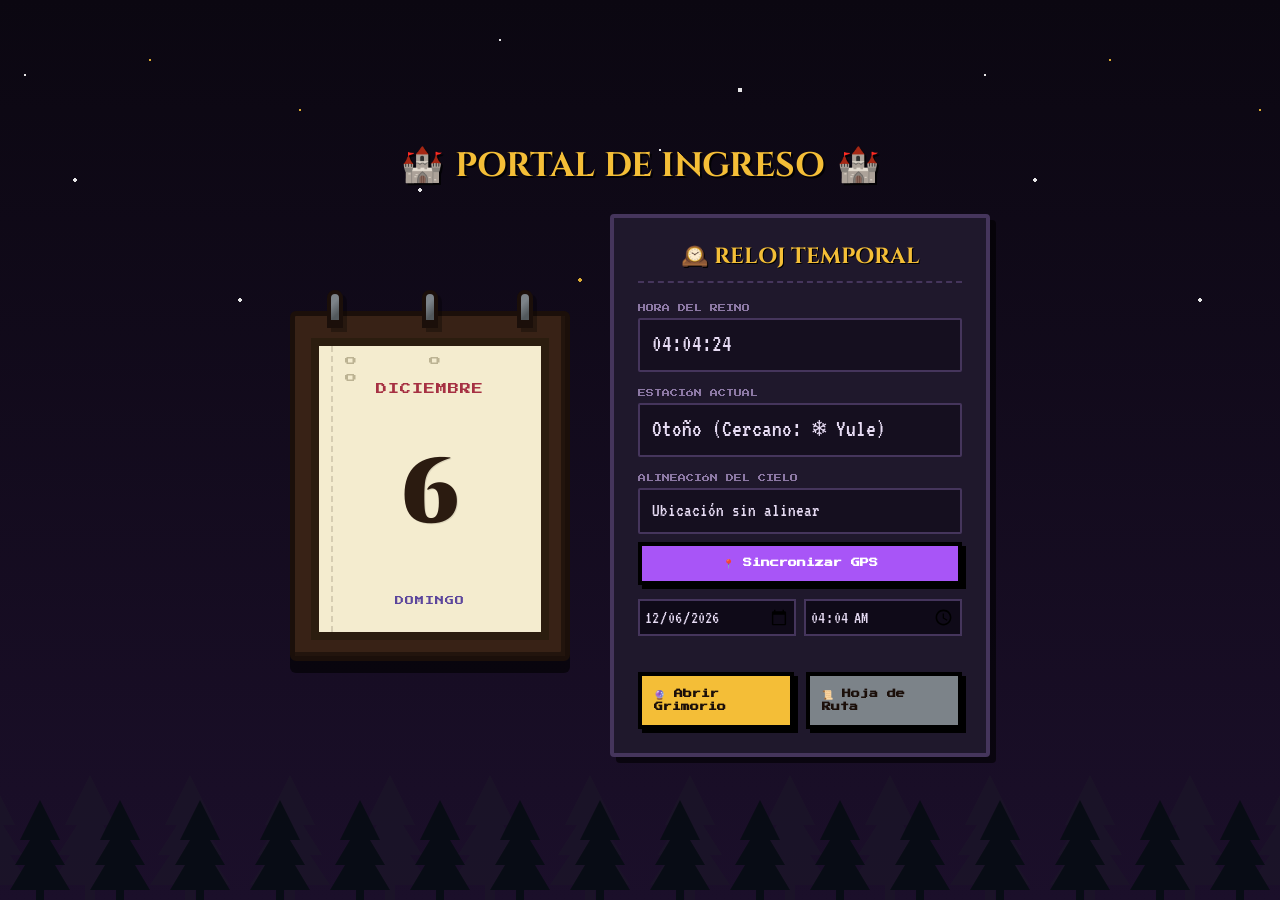
==== index.html @ 0bf7184e ""feature: the first favicon"" ====
<!DOCTYPE html>
<html lang="es">

<head>
  <meta charset="UTF-8">
  <meta name="viewport" content="width=device-width, initial-scale=1.0">
  <title>Portal del Ciclo - Grimorio Místico</title>
  <link rel="icon" href="data:image/svg+xml,%3Csvg xmlns='http://www.w3.org/2000/svg' viewBox='0 0 16 16' width='16' height='16' style='image-rendering:pixelated'%3E%3Crect x='2' y='1' width='12' height='14' fill='%23382216' stroke='%231b0f0a' stroke-width='1'/%3E%3Crect x='1' y='3' width='2' height='2' fill='%237c8389'/%3E%3Crect x='1' y='7' width='2' height='2' fill='%237c8389'/%3E%3Crect x='1' y='11' width='2' height='2' fill='%237c8389'/%3E%3Crect x='7' y='6' width='3' height='3' fill='%23d4af37'/%3E%3Crect x='8' y='7' width='1' height='1' fill='%23ffee7d'/%3E%3C/svg%3E">
  <!-- Google Fonts for Gothic Medieval and Pixel Vibes -->
  <link rel="preconnect" href="https://fonts.googleapis.com">
  <link rel="preconnect" href="https://fonts.gstatic.com" crossorigin>
  <link
    href="https://fonts.googleapis.com/css2?family=Cinzel:wght@400..900&family=Press+Start+2P&family=VT323&display=swap"
    rel="stylesheet">
  <link rel="stylesheet" href="estilos-dashboard.css">
</head>

<body>

  <!-- Diorama Vivo (Hito A) -->
  <div class="diorama-fondo">
    <div class="capa-cielo" id="skyBg"></div>
    <div class="capa-estrellas" id="starsBg"></div>
    <div class="capa-horizonte" id="horizonBg"></div>
    <div class="capa-clima" id="weatherBg"></div>
  </div>

  <div class="interfaz-bloque">
    <h1
      style="font-size: 34px; margin-bottom: 24px; text-shadow: 2px 2px 0px rgba(0, 0, 0, 0.8); color: var(--accent-gold); display: flex; align-items: center; justify-content: center; gap: 12px; font-family: 'Cinzel', serif;">
      <span>🏰</span> PORTAL DE INGRESO <span>🏰</span>
    </h1>

    <div class="portal-container">

      <!-- Libreta de Sobremesa (Calendario Medieval) -->
      <div class="notebook-stand">
        <div class="notebook-rings">
          <div class="ring"></div>
          <div class="ring"></div>
          <div class="ring"></div>
        </div>
        <div class="notebook-page-container" id="contenedorHoja"
          title="Haz clic en la hoja para pasar página manualmente">
          <div class="notebook-page">
            <div id="calMes" class="notebook-month">CARGANDO...</div>
            <div id="calDia" class="notebook-day">--</div>
            <div id="calSemana" class="notebook-weekday">CARGANDO...</div>
          </div>
        </div>
      </div>

      <!-- Panel Místico Lateral -->
      <div class="mystic-panel">
        <h2 class="panel-header">🕰️ RELOJ TEMPORAL</h2>

        <!-- Reloj Digital -->
        <div class="data-row">
          <span class="data-label">Hora del Reino</span>
          <div id="relojDigital" class="data-value">00:00:00</div>
        </div>

        <!-- Ciclo de la Tierra -->
        <div class="data-row">
          <span class="data-label">Estación Actual</span>
          <div id="cicloTierra" class="data-value">Cargando...</div>
        </div>

        <!-- Coordenadas Geográficas -->
        <div class="data-row">
          <span class="data-label">Alineación del Cielo</span>
          <div id="datosUbicacion" class="data-value" style="font-size: 19px; word-break: break-all;">Ubicación sin
            alinear</div>
          <button class="pixel-btn" style="margin-top: 4px; background-color: var(--accent-purple); color: white;"
            onclick="obtenerUbicacion()">
            📍 Sincronizar GPS
          </button>
          
          <div class="controles-tiempo-simulado" style="display: flex; gap: 8px; margin: 10px 0;">
            <input type="date" id="inputFechaSimulada" class="pixel-input-form" onchange="iniciarViajeTemporal()" style="font-family: 'VT323', monospace; font-size: 18px; padding: 4px; border: 2px solid var(--border-color); background: var(--bg-page); color: var(--text-main); width: 50%;">
            <input type="time" id="inputHoraSimulada" class="pixel-input-form" onchange="iniciarViajeTemporal()" style="font-family: 'VT323', monospace; font-size: 18px; padding: 4px; border: 2px solid var(--border-color); background: var(--bg-page); color: var(--text-main); width: 50%;">
          </div>
        </div>

        <!-- Botones de Enlace del Portal -->
        <div class="btn-row">
          <a href="grimorio-activo.html" class="pixel-btn" style="background-color: var(--accent-gold); color: #1b0f0a;">
            🔮 Abrir Grimorio
          </a>
          <a href="documentacion.html" class="pixel-btn" style="background-color: #7c8389; color: #1b0f0a;">
            📜 Hoja de Ruta
          </a>
        </div>

      </div>

    </div>
  </div>

  <script src="reloj.js"></script>
</body>

</html>
---- estilos-dashboard.css ----
/* =======================================================================
   1. SISTEMA DE DISEÑO DE LA PIEDRA ARCANA (THEME TOKENS)
   ======================================================================= */
:root {
  --bg-page: #0f0a18;
  /* Espacio místico, calabozo oscuro */
  --bg-darker: #150f1f;
  /* Paneles de fondo */
  --bg-book: #1f182c;
  /* Piedra grabada */
  --text-main: #e6dbf3;
  /* Lilac radiante */
  --text-muted: #8d79a5;
  /* Violeta gastado */
  --border-color: #45355c;
  /* Bordes de runa */

  --accent-gold: #f4be37;
  --accent-gold-glow: #ffee7d;
  --accent-red: #f34b4b;
  --accent-purple: #a855f7;

  --shadow-color: rgba(0, 0, 0, 0.6);
  --parchment-color: #f4eccf;
  /* Hoja de papel interna */
}

/* =======================================================================
   2. REGLAS BASE Y RETRO ANIMACIONES
   ======================================================================= */
* {
  box-sizing: border-box;
  margin: 0;
  padding: 0;
  image-rendering: pixelated;
}

body {
  background-color: var(--bg-page);
  color: var(--text-main);
  font-family: 'VT323', monospace;
  font-size: 22px;
  line-height: 1.4;
  min-height: 100vh;
  display: flex;
  flex-direction: column;
  align-items: center;
  justify-content: center;
  padding: 30px 20px;
  background-image:
    radial-gradient(var(--accent-purple) 1px, transparent 1px),
    radial-gradient(var(--border-color) 1.5px, transparent 1.5px);
  background-size: 32px 32px;
  background-position: 0 0, 16px 16px;
  overflow-x: hidden;
}

h1,
h2,
h3 {
  font-family: 'Cinzel', serif;
  font-weight: 700;
  text-align: center;
}

/* =======================================================================
   3. MAQUETA: LIBRETA DE SOBREMESA MEDIEVAL
   ======================================================================= */
.portal-container {
  display: flex;
  flex-direction: row;
  align-items: center;
  justify-content: center;
  gap: 40px;
  max-width: 900px;
  width: 100%;
}

@media (max-width: 768px) {
  .portal-container {
    flex-direction: column;
    gap: 30px;
  }
}

/* Soporte de cuero */
.notebook-stand {
  background-color: #382216;
  /* Cuero oscuro */
  border: 5px solid #1b0f0a;
  /* Sombra pixelada */
  padding: 16px 20px 20px 20px;
  width: 280px;
  height: 350px;
  position: relative;
  box-shadow:
    0 12px 0px var(--shadow-color),
    inset -4px -4px 0px #22140d;
  display: flex;
  flex-direction: column;
  align-items: center;
  border-radius: 6px;
}

/* Anillas metálicas */
.notebook-rings {
  display: flex;
  justify-content: space-between;
  width: 76%;
  position: absolute;
  top: -26px;
  left: 12%;
  z-index: 10;
}

.ring {
  width: 16px;
  height: 38px;
  background: linear-gradient(135deg, #7c8389 30%, #52585c 70%);
  border: 4px solid #1b0f0a;
  border-radius: 8px 8px 0 0;
  position: relative;
  box-shadow: 4px 4px 0px rgba(0, 0, 0, 0.3);
}

.ring::before {
  content: '';
  position: absolute;
  bottom: -4px;
  left: -2px;
  width: 12px;
  height: 8px;
  background: #1b0f0a;
}

/* Contenedor de la Hoja con perspectiva */
.notebook-page-container {
  width: 100%;
  height: 100%;
  perspective: 1000px;
  transform-style: preserve-3d;
  cursor: pointer;
  margin-top: 10px;
}

/* Hoja de pergamino claro */
.notebook-page {
  background-color: var(--parchment-color);
  color: #2b1d0f;
  /* Tinta marrón oscuro */
  border: 4px solid #2b1d0f;
  width: 100%;
  height: 100%;
  padding: 24px 16px;
  display: flex;
  flex-direction: column;
  align-items: center;
  justify-content: space-between;
  box-shadow:
    0 4px 0 -4px var(--parchment-color),
    4px 0 0 -4px var(--parchment-color),
    -4px 0 0 -4px var(--parchment-color),
    0 -4px 0 -4px var(--parchment-color),
    4px 4px 0 0 #2b1d0f,
    -4px -4px 0 0 #2b1d0f,
    4px -4px 0 0 #2b1d0f,
    -4px 4px 0 0 #2b1d0f;
  position: relative;
  transform-origin: top center;
  transition: transform 0.15s ease-out;
}

/* Agujeros del espiral en la hoja */
.notebook-page::before {
  content: 'o   o   o';
  font-family: 'Press Start 2P', monospace;
  font-size: 12px;
  letter-spacing: 30px;
  color: #a59c7b;
  position: absolute;
  top: 6px;
  left: 26px;
  opacity: 0.7;
}

/* Línea vertical de sangrado del bloc */
.notebook-page::after {
  content: '';
  position: absolute;
  top: 0;
  bottom: 0;
  left: 12px;
  width: 2px;
  border-left: 2px dashed rgba(43, 29, 15, 0.15);
}

/* Textos de la Hoja */
.notebook-month {
  font-family: 'Press Start 2P', monospace;
  font-size: 11px;
  color: #a63143;
  /* Tinta roja */
  letter-spacing: 1px;
  text-align: center;
  margin-top: 12px;
}

.notebook-day {
  font-family: 'Cinzel', serif;
  font-weight: 900;
  font-size: 88px;
  color: #2b1b10;
  line-height: 1;
  text-shadow: 1px 1px 0px rgba(0, 0, 0, 0.1);
}

.notebook-weekday {
  font-family: 'Press Start 2P', monospace;
  font-size: 9px;
  color: #5c469c;
  /* Tinta violeta */
  letter-spacing: 1px;
}

/* Animación 3D de Rotar/Voltear Hoja */
@keyframes flipPage {
  0% {
    transform: rotateX(0deg);
    opacity: 1;
  }

  30% {
    transform: rotateX(-35deg);
    opacity: 0.8;
  }

  50% {
    transform: rotateX(-90deg);
    opacity: 0;
  }

  50.1% {
    transform: rotateX(90deg);
    opacity: 0;
  }

  100% {
    transform: rotateX(0deg);
    opacity: 1;
  }
}

.pasar-pagina {
  animation: flipPage 1s ease-in-out forwards;
}

/* =======================================================================
   4. PANEL LATERAL (INFORMACIÓN MÍSTICA)
   ======================================================================= */
.mystic-panel {
  background-color: var(--bg-book);
  border: 4px solid var(--border-color);
  padding: 24px;
  flex: 1;
  max-width: 380px;
  display: flex;
  flex-direction: column;
  gap: 16px;
  box-shadow: 6px 6px 0px var(--shadow-color);
  border-radius: 4px;
}

.panel-header {
  font-size: 22px;
  color: var(--accent-gold);
  border-bottom: 2px dashed var(--border-color);
  padding-bottom: 8px;
  margin-bottom: 4px;
  text-shadow: 1px 1px 0px #000;
}

.data-row {
  display: flex;
  flex-direction: column;
  gap: 4px;
}

.data-label {
  font-family: 'Press Start 2P', monospace;
  font-size: 8px;
  color: var(--text-muted);
  text-transform: uppercase;
}

.data-value {
  font-size: 24px;
  color: var(--text-main);
  background: var(--bg-darker);
  border: 2px solid var(--border-color);
  padding: 8px 12px;
  border-radius: 2px;
  min-height: 42px;
  display: flex;
  align-items: center;
}

/* =======================================================================
   5. BOTONES PIXEL ART
   ======================================================================= */
.pixel-btn {
  font-family: 'Press Start 2P', monospace;
  font-size: 9px;
  color: var(--bg-page);
  background-color: var(--accent-gold);
  border: 4px solid #000;
  padding: 12px;
  cursor: pointer;
  display: inline-flex;
  align-items: center;
  justify-content: center;
  gap: 10px;
  outline: none;
  text-decoration: none;
  box-shadow:
    0 4px 0 -4px var(--accent-gold-glow),
    4px 0 0 -4px var(--accent-gold-glow),
    4px 4px 0 0 #000;
  transition: transform 0.1s steps(2);
  user-select: none;
  font-weight: bold;
}

.pixel-btn:hover {
  filter: brightness(1.1);
  transform: translate(2px, 2px);
  box-shadow: 2px 2px 0px #000;
}

.pixel-btn:active {
  transform: translate(4px, 4px);
  box-shadow: 0px 0px 0px #000;
}

.btn-row {
  display: grid;
  grid-template-columns: 1fr 1fr;
  gap: 12px;
  margin-top: 10px;
  width: 100%;
}

@media (max-width: 480px) {
  .btn-row {
    grid-template-columns: 1fr;
  }
}

/* =======================================================================
   6. DIORAMA VIVO (ESCENARIO DE CAPAS - HITO A)
   ======================================================================= */
.interfaz-bloque {
  position: relative;
  z-index: 10;
  display: flex;
  flex-direction: column;
  align-items: center;
  justify-content: center;
  width: 100%;
}

/* Diorama background setup */
.diorama-fondo {
  position: fixed;
  top: 0;
  left: 0;
  width: 100vw;
  height: 100vh;
  z-index: 1;
  overflow: hidden;
  pointer-events: none;
}

.capa-cielo,
.capa-estrellas,
.capa-horizonte,
.capa-clima {
  position: absolute;
  top: 0;
  left: 0;
  width: 100%;
  height: 100%;
}

/* Sky layers color gradients */
#skyBg {
  transition: background 1.5s cubic-bezier(0.25, 0.8, 0.25, 1);
  background: var(--bg-page);
}

body.cielo-amanecer #skyBg {
  background: linear-gradient(to bottom, #2c1b4d 0%, #e28743 100%);
}

body.cielo-dia #skyBg {
  background: linear-gradient(to bottom, #1d2b53 0%, #29adff 100%);
}

body.cielo-atardecer #skyBg {
  background: linear-gradient(to bottom, #4c1c5c 0%, #ab5236 100%);
}

body.cielo-noche #skyBg {
  background: linear-gradient(to bottom, #0b0711 0%, #1b0f2a 100%);
}

/* Twinkling Stars */
#starsBg {
  opacity: 0;
  transition: opacity 1.5s ease-in-out;
  background-image: 
    radial-gradient(1px 1px at 25px 75px, #ffffff 100%, transparent),
    radial-gradient(2px 2px at 75px 180px, #ffffff 100%, transparent),
    radial-gradient(1.5px 1.5px at 150px 60px, #f4be37 100%, transparent),
    radial-gradient(2px 2px at 240px 300px, #ffffff 100%, transparent),
    radial-gradient(1px 1px at 300px 110px, #f4be37 100%, transparent),
    radial-gradient(2px 2px at 420px 190px, #ffffff 100%, transparent),
    radial-gradient(1.5px 1.5px at 500px 40px, #ffffff 100%, transparent),
    radial-gradient(2px 2px at 580px 280px, #f4be37 100%, transparent),
    radial-gradient(1px 1px at 660px 150px, #ffffff 100%, transparent),
    radial-gradient(2.5px 2.5px at 740px 90px, #ffffff 100%, transparent),
    radial-gradient(1.5px 1.5px at 820px 220px, #f4be37 100%, transparent),
    radial-gradient(2px 2px at 900px 320px, #ffffff 100%, transparent);
  background-size: 960px 960px;
}

body.cielo-noche #starsBg {
  opacity: 0.9;
  animation: tintinearEstrellas 4s steps(4) infinite;
}

body.cielo-amanecer #starsBg {
  opacity: 0.35;
  animation: tintinearEstrellas 6s steps(3) infinite;
}

@keyframes tintinearEstrellas {
  0%, 100% { opacity: 0.5; }
  50% { opacity: 1; }
}

/* Silhouette of the Forest (Pine Trees) */
#horizonBg {
  background-image: 
    url("data:image/svg+xml,%3Csvg xmlns='http://www.w3.org/2000/svg' width='80' height='120' viewBox='0 0 80 120'%3E%3Cpolygon points='40,20 20,60 30,60 15,85 25,85 10,110 70,110 55,85 65,85 50,60 60,60' fill='%23080c14'/%3E%3Crect x='36' y='110' width='8' height='10' fill='%23080c14'/%3E%3C/svg%3E"),
    url("data:image/svg+xml,%3Csvg xmlns='http://www.w3.org/2000/svg' width='100' height='140' viewBox='0 0 100 140'%3E%3Cpolygon points='50,15 25,65 37,65 18,95 30,95 10,125 90,125 70,95 82,95 63,65 75,65' fill='%231b1428'/%3E%3Crect x='45' y='125' width='10' height='15' fill='%231b1428'/%3E%3C/svg%3E");
  background-repeat: repeat-x;
  background-position: bottom left, bottom right 40px;
  background-size: 80px 120px, 100px 140px;
  height: 140px;
  top: auto;
  bottom: 0;
  opacity: 0.95;
}
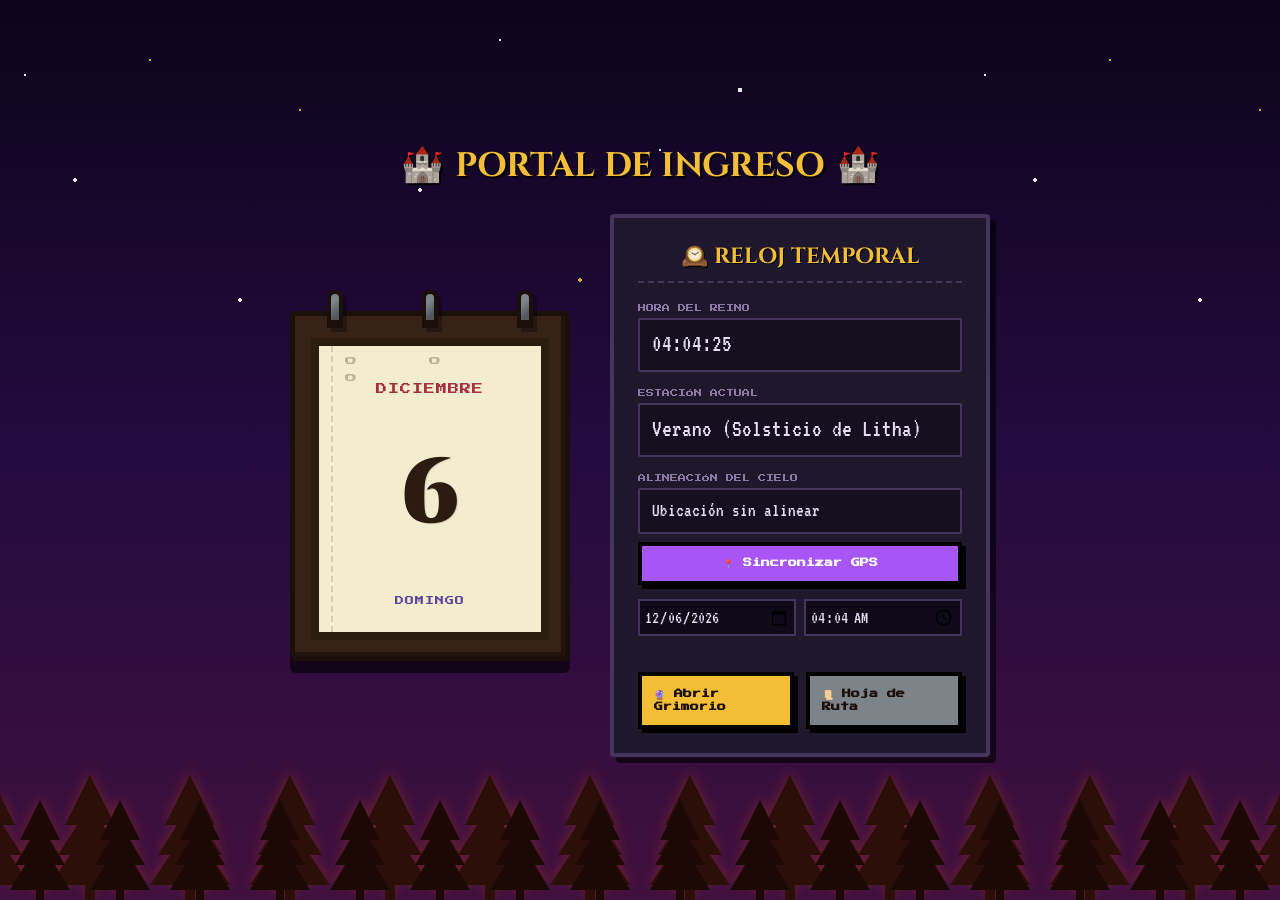
==== commit bc67149e: "añadir decoración de festividades paganas" ====
--- a/index.html
+++ b/index.html
@@ -5,7 +5,8 @@
   <meta charset="UTF-8">
   <meta name="viewport" content="width=device-width, initial-scale=1.0">
   <title>Portal del Ciclo - Grimorio Místico</title>
-  <link rel="icon" href="data:image/svg+xml,%3Csvg xmlns='http://www.w3.org/2000/svg' viewBox='0 0 16 16' width='16' height='16' style='image-rendering:pixelated'%3E%3Crect x='2' y='1' width='12' height='14' fill='%23382216' stroke='%231b0f0a' stroke-width='1'/%3E%3Crect x='1' y='3' width='2' height='2' fill='%237c8389'/%3E%3Crect x='1' y='7' width='2' height='2' fill='%237c8389'/%3E%3Crect x='1' y='11' width='2' height='2' fill='%237c8389'/%3E%3Crect x='7' y='6' width='3' height='3' fill='%23d4af37'/%3E%3Crect x='8' y='7' width='1' height='1' fill='%23ffee7d'/%3E%3C/svg%3E">
+  <link rel="icon"
+    href="data:image/svg+xml,%3Csvg xmlns='http://www.w3.org/2000/svg' viewBox='0 0 16 16' width='16' height='16' style='image-rendering:pixelated'%3E%3Crect x='2' y='1' width='12' height='14' fill='%23382216' stroke='%231b0f0a' stroke-width='1'/%3E%3Crect x='1' y='3' width='2' height='2' fill='%237c8389'/%3E%3Crect x='1' y='7' width='2' height='2' fill='%237c8389'/%3E%3Crect x='1' y='11' width='2' height='2' fill='%237c8389'/%3E%3Crect x='7' y='6' width='3' height='3' fill='%23d4af37'/%3E%3Crect x='8' y='7' width='1' height='1' fill='%23ffee7d'/%3E%3C/svg%3E">
   <!-- Google Fonts for Gothic Medieval and Pixel Vibes -->
   <link rel="preconnect" href="https://fonts.googleapis.com">
   <link rel="preconnect" href="https://fonts.gstatic.com" crossorigin>
@@ -15,7 +16,7 @@
   <link rel="stylesheet" href="estilos-dashboard.css">
 </head>
 
-<body>
+<body class="litha-verano">
 
   <!-- Diorama Vivo (Hito A) -->
   <div class="diorama-fondo">
@@ -23,6 +24,17 @@
     <div class="capa-estrellas" id="starsBg"></div>
     <div class="capa-horizonte" id="horizonBg"></div>
     <div class="capa-clima" id="weatherBg"></div>
+    <!-- Luciérnagas Estivales -->
+    <div class="capa-luciernagas" id="luciernagasBg">
+      <div class="luciernaga luciernaga-1"></div>
+      <div class="luciernaga luciernaga-2"></div>
+      <div class="luciernaga luciernaga-3"></div>
+      <div class="luciernaga luciernaga-4"></div>
+      <div class="luciernaga luciernaga-5"></div>
+      <div class="luciernaga luciernaga-6"></div>
+      <div class="luciernaga luciernaga-7"></div>
+      <div class="luciernaga luciernaga-8"></div>
+    </div>
   </div>
 
   <div class="interfaz-bloque">
@@ -75,16 +87,19 @@
             onclick="obtenerUbicacion()">
             📍 Sincronizar GPS
           </button>
-          
+
           <div class="controles-tiempo-simulado" style="display: flex; gap: 8px; margin: 10px 0;">
-            <input type="date" id="inputFechaSimulada" class="pixel-input-form" onchange="iniciarViajeTemporal()" style="font-family: 'VT323', monospace; font-size: 18px; padding: 4px; border: 2px solid var(--border-color); background: var(--bg-page); color: var(--text-main); width: 50%;">
-            <input type="time" id="inputHoraSimulada" class="pixel-input-form" onchange="iniciarViajeTemporal()" style="font-family: 'VT323', monospace; font-size: 18px; padding: 4px; border: 2px solid var(--border-color); background: var(--bg-page); color: var(--text-main); width: 50%;">
+            <input type="date" id="inputFechaSimulada" class="pixel-input-form" onchange="iniciarViajeTemporal()"
+              style="font-family: 'VT323', monospace; font-size: 18px; padding: 4px; border: 2px solid var(--border-color); background: var(--bg-page); color: var(--text-main); width: 50%;">
+            <input type="time" id="inputHoraSimulada" class="pixel-input-form" onchange="iniciarViajeTemporal()"
+              style="font-family: 'VT323', monospace; font-size: 18px; padding: 4px; border: 2px solid var(--border-color); background: var(--bg-page); color: var(--text-main); width: 50%;">
           </div>
         </div>
 
         <!-- Botones de Enlace del Portal -->
         <div class="btn-row">
-          <a href="grimorio-activo.html" class="pixel-btn" style="background-color: var(--accent-gold); color: #1b0f0a;">
+          <a href="grimorio-activo.html" class="pixel-btn"
+            style="background-color: var(--accent-gold); color: #1b0f0a;">
             🔮 Abrir Grimorio
           </a>
           <a href="documentacion.html" class="pixel-btn" style="background-color: #7c8389; color: #1b0f0a;">
--- a/estilos-dashboard.css
+++ b/estilos-dashboard.css
@@ -417,7 +417,7 @@
 #starsBg {
   opacity: 0;
   transition: opacity 1.5s ease-in-out;
-  background-image: 
+  background-image:
     radial-gradient(1px 1px at 25px 75px, #ffffff 100%, transparent),
     radial-gradient(2px 2px at 75px 180px, #ffffff 100%, transparent),
     radial-gradient(1.5px 1.5px at 150px 60px, #f4be37 100%, transparent),
@@ -444,13 +444,20 @@
 }
 
 @keyframes tintinearEstrellas {
-  0%, 100% { opacity: 0.5; }
-  50% { opacity: 1; }
+
+  0%,
+  100% {
+    opacity: 0.5;
+  }
+
+  50% {
+    opacity: 1;
+  }
 }
 
 /* Silhouette of the Forest (Pine Trees) */
 #horizonBg {
-  background-image: 
+  background-image:
     url("data:image/svg+xml,%3Csvg xmlns='http://www.w3.org/2000/svg' width='80' height='120' viewBox='0 0 80 120'%3E%3Cpolygon points='40,20 20,60 30,60 15,85 25,85 10,110 70,110 55,85 65,85 50,60 60,60' fill='%23080c14'/%3E%3Crect x='36' y='110' width='8' height='10' fill='%23080c14'/%3E%3C/svg%3E"),
     url("data:image/svg+xml,%3Csvg xmlns='http://www.w3.org/2000/svg' width='100' height='140' viewBox='0 0 100 140'%3E%3Cpolygon points='50,15 25,65 37,65 18,95 30,95 10,125 90,125 70,95 82,95 63,65 75,65' fill='%231b1428'/%3E%3Crect x='45' y='125' width='10' height='15' fill='%231b1428'/%3E%3C/svg%3E");
   background-repeat: repeat-x;
@@ -460,4 +467,87 @@
   top: auto;
   bottom: 0;
   opacity: 0.95;
-}+}
+
+/* =======================================================================
+   8. ESTADO DECORATIVO LITHA / VERANO
+   ======================================================================= */
+
+/* Gradientes estacionales de Litha/Verano */
+body.litha-verano.cielo-noche #skyBg {
+  background: linear-gradient(to bottom, #0d041a 0%, #240b40 50%, #40103e 100%);
+}
+body.litha-verano.cielo-atardecer #skyBg {
+  background: linear-gradient(to bottom, #2b0433 0%, #701041 50%, #cc4214 100%);
+}
+body.litha-verano.cielo-amanecer #skyBg {
+  background: linear-gradient(to bottom, #19092d 0%, #9e2a4f 60%, #e07248 100%);
+}
+body.litha-verano.cielo-dia #skyBg {
+  background: linear-gradient(to bottom, #10254c 0%, #20417b 60%, #cf822e 100%);
+}
+
+/* Silueta de pinos con reflejo de solsticio */
+body.litha-verano #horizonBg {
+  background-image: 
+    url("data:image/svg+xml,%3Csvg xmlns='http://www.w3.org/2000/svg' width='80' height='120' viewBox='0 0 80 120'%3E%3Cpolygon points='40,20 20,60 30,60 15,85 25,85 10,110 70,110 55,85 65,85 50,60 60,60' fill='%231b0802'/%3E%3Crect x='36' y='110' width='8' height='10' fill='%231b0802'/%3E%3C/svg%3E"),
+    url("data:image/svg+xml,%3Csvg xmlns='http://www.w3.org/2000/svg' width='100' height='140' viewBox='0 0 100 140'%3E%3Cpolygon points='50,15 25,65 37,65 18,95 30,95 10,125 90,125 70,95 82,95 63,65 75,65' fill='%232b0f06'/%3E%3Crect x='45' y='125' width='10' height='15' fill='%232b0f06'/%3E%3C/svg%3E");
+  filter: drop-shadow(0px -4px 6px rgba(204, 66, 20, 0.3));
+}
+
+/* Capa de Luciérnagas Estivales */
+.capa-luciernagas {
+  position: absolute;
+  top: 0;
+  left: 0;
+  width: 100%;
+  height: 100%;
+  pointer-events: none;
+  z-index: 2;
+  overflow: hidden;
+}
+
+.luciernaga {
+  position: absolute;
+  width: 5px;
+  height: 5px;
+  background-color: var(--accent-gold-glow, #ffee7d);
+  box-shadow: 0 0 6px #ffd700, 0 0 12px #ffee7d;
+  opacity: 0;
+  border-radius: 50%;
+  image-rendering: pixelated;
+}
+
+/* Diferentes animaciones flotantes para luciérnagas */
+@keyframes flotarLuciernaga1 {
+  0% { transform: translate(0, 0); opacity: 0; }
+  25% { opacity: 0.8; }
+  50% { transform: translate(50px, -60px); opacity: 0.3; }
+  75% { opacity: 0.8; }
+  100% { transform: translate(100px, -120px); opacity: 0; }
+}
+
+@keyframes flotarLuciernaga2 {
+  0% { transform: translate(0, 0); opacity: 0; }
+  20% { opacity: 0.9; }
+  50% { transform: translate(-60px, -90px); opacity: 0.4; }
+  80% { opacity: 0.9; }
+  100% { transform: translate(-120px, -180px); opacity: 0; }
+}
+
+@keyframes flotarLuciernaga3 {
+  0% { transform: translate(0, 0); opacity: 0; }
+  30% { opacity: 0.7; }
+  60% { transform: translate(80px, -50px); opacity: 0.3; }
+  80% { opacity: 0.7; }
+  100% { transform: translate(120px, -100px); opacity: 0; }
+}
+
+.luciernaga-1 { top: 82%; left: 12%; animation: flotarLuciernaga1 9s infinite ease-in-out; }
+.luciernaga-2 { top: 72%; left: 32%; animation: flotarLuciernaga2 11s infinite ease-in-out 1.5s; }
+.luciernaga-3 { top: 87%; left: 52%; animation: flotarLuciernaga3 7s infinite ease-in-out 0.8s; }
+.luciernaga-4 { top: 77%; left: 72%; animation: flotarLuciernaga1 13s infinite ease-in-out 2.5s; }
+.luciernaga-5 { top: 89%; left: 22%; animation: flotarLuciernaga3 10s infinite ease-in-out 3.5s; }
+.luciernaga-6 { top: 79%; left: 82%; animation: flotarLuciernaga2 8s infinite ease-in-out 0.3s; }
+.luciernaga-7 { top: 67%; left: 58%; animation: flotarLuciernaga1 12s infinite ease-in-out 1.2s; }
+.luciernaga-8 { top: 76%; left: 42%; animation: flotarLuciernaga3 14s infinite ease-in-out 2.2s; }
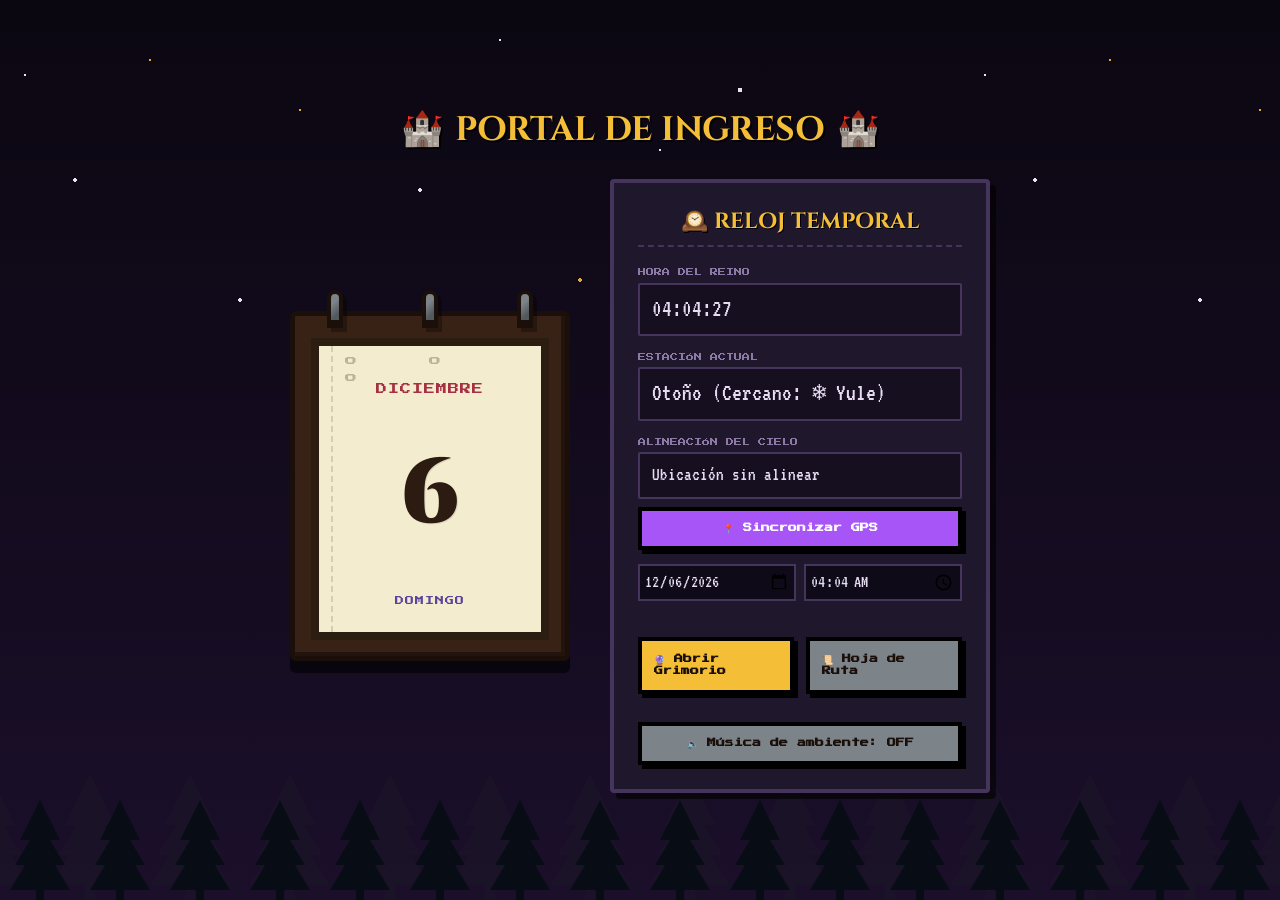
==== commit 6f527b04: "crear carpeta, guardar archivo mp3 y hacer botón" ====
--- a/index.html
+++ b/index.html
@@ -5,8 +5,7 @@
   <meta charset="UTF-8">
   <meta name="viewport" content="width=device-width, initial-scale=1.0">
   <title>Portal del Ciclo - Grimorio Místico</title>
-  <link rel="icon"
-    href="data:image/svg+xml,%3Csvg xmlns='http://www.w3.org/2000/svg' viewBox='0 0 16 16' width='16' height='16' style='image-rendering:pixelated'%3E%3Crect x='2' y='1' width='12' height='14' fill='%23382216' stroke='%231b0f0a' stroke-width='1'/%3E%3Crect x='1' y='3' width='2' height='2' fill='%237c8389'/%3E%3Crect x='1' y='7' width='2' height='2' fill='%237c8389'/%3E%3Crect x='1' y='11' width='2' height='2' fill='%237c8389'/%3E%3Crect x='7' y='6' width='3' height='3' fill='%23d4af37'/%3E%3Crect x='8' y='7' width='1' height='1' fill='%23ffee7d'/%3E%3C/svg%3E">
+  <link rel="icon" href="data:image/svg+xml,%3Csvg xmlns='http://www.w3.org/2000/svg' viewBox='0 0 16 16' width='16' height='16' style='image-rendering:pixelated'%3E%3Crect x='2' y='1' width='12' height='14' fill='%23382216' stroke='%231b0f0a' stroke-width='1'/%3E%3Crect x='1' y='3' width='2' height='2' fill='%237c8389'/%3E%3Crect x='1' y='7' width='2' height='2' fill='%237c8389'/%3E%3Crect x='1' y='11' width='2' height='2' fill='%237c8389'/%3E%3Crect x='7' y='6' width='3' height='3' fill='%23d4af37'/%3E%3Crect x='8' y='7' width='1' height='1' fill='%23ffee7d'/%3E%3C/svg%3E">
   <!-- Google Fonts for Gothic Medieval and Pixel Vibes -->
   <link rel="preconnect" href="https://fonts.googleapis.com">
   <link rel="preconnect" href="https://fonts.gstatic.com" crossorigin>
@@ -16,7 +15,7 @@
   <link rel="stylesheet" href="estilos-dashboard.css">
 </head>
 
-<body class="litha-verano">
+<body>
 
   <!-- Diorama Vivo (Hito A) -->
   <div class="diorama-fondo">
@@ -24,17 +23,6 @@
     <div class="capa-estrellas" id="starsBg"></div>
     <div class="capa-horizonte" id="horizonBg"></div>
     <div class="capa-clima" id="weatherBg"></div>
-    <!-- Luciérnagas Estivales -->
-    <div class="capa-luciernagas" id="luciernagasBg">
-      <div class="luciernaga luciernaga-1"></div>
-      <div class="luciernaga luciernaga-2"></div>
-      <div class="luciernaga luciernaga-3"></div>
-      <div class="luciernaga luciernaga-4"></div>
-      <div class="luciernaga luciernaga-5"></div>
-      <div class="luciernaga luciernaga-6"></div>
-      <div class="luciernaga luciernaga-7"></div>
-      <div class="luciernaga luciernaga-8"></div>
-    </div>
   </div>
 
   <div class="interfaz-bloque">
@@ -87,24 +75,26 @@
             onclick="obtenerUbicacion()">
             📍 Sincronizar GPS
           </button>
-
+          
           <div class="controles-tiempo-simulado" style="display: flex; gap: 8px; margin: 10px 0;">
-            <input type="date" id="inputFechaSimulada" class="pixel-input-form" onchange="iniciarViajeTemporal()"
-              style="font-family: 'VT323', monospace; font-size: 18px; padding: 4px; border: 2px solid var(--border-color); background: var(--bg-page); color: var(--text-main); width: 50%;">
-            <input type="time" id="inputHoraSimulada" class="pixel-input-form" onchange="iniciarViajeTemporal()"
-              style="font-family: 'VT323', monospace; font-size: 18px; padding: 4px; border: 2px solid var(--border-color); background: var(--bg-page); color: var(--text-main); width: 50%;">
+            <input type="date" id="inputFechaSimulada" class="pixel-input-form" onchange="iniciarViajeTemporal()" style="font-family: 'VT323', monospace; font-size: 18px; padding: 4px; border: 2px solid var(--border-color); background: var(--bg-page); color: var(--text-main); width: 50%;">
+            <input type="time" id="inputHoraSimulada" class="pixel-input-form" onchange="iniciarViajeTemporal()" style="font-family: 'VT323', monospace; font-size: 18px; padding: 4px; border: 2px solid var(--border-color); background: var(--bg-page); color: var(--text-main); width: 50%;">
           </div>
         </div>
 
         <!-- Botones de Enlace del Portal -->
         <div class="btn-row">
-          <a href="grimorio-activo.html" class="pixel-btn"
-            style="background-color: var(--accent-gold); color: #1b0f0a;">
+          <a href="grimorio-activo.html" class="pixel-btn" style="background-color: var(--accent-gold); color: #1b0f0a;">
             🔮 Abrir Grimorio
           </a>
           <a href="documentacion.html" class="pixel-btn" style="background-color: #7c8389; color: #1b0f0a;">
             📜 Hoja de Ruta
           </a>
+        </div>
+
+        <div class="sintonia-sonora">
+          <button id="btnSintonia" class="retro-btn" title="Activar sintonía de ambiente">🔈 Música de ambiente: OFF</button>
+          <audio id="audioReproductor" style="display:none;" preload="auto" loop></audio>
         </div>
 
       </div>
--- a/estilos-dashboard.css
+++ b/estilos-dashboard.css
@@ -417,7 +417,7 @@
 #starsBg {
   opacity: 0;
   transition: opacity 1.5s ease-in-out;
-  background-image:
+  background-image: 
     radial-gradient(1px 1px at 25px 75px, #ffffff 100%, transparent),
     radial-gradient(2px 2px at 75px 180px, #ffffff 100%, transparent),
     radial-gradient(1.5px 1.5px at 150px 60px, #f4be37 100%, transparent),
@@ -444,20 +444,13 @@
 }
 
 @keyframes tintinearEstrellas {
-
-  0%,
-  100% {
-    opacity: 0.5;
-  }
-
-  50% {
-    opacity: 1;
-  }
+  0%, 100% { opacity: 0.5; }
+  50% { opacity: 1; }
 }
 
 /* Silhouette of the Forest (Pine Trees) */
 #horizonBg {
-  background-image:
+  background-image: 
     url("data:image/svg+xml,%3Csvg xmlns='http://www.w3.org/2000/svg' width='80' height='120' viewBox='0 0 80 120'%3E%3Cpolygon points='40,20 20,60 30,60 15,85 25,85 10,110 70,110 55,85 65,85 50,60 60,60' fill='%23080c14'/%3E%3Crect x='36' y='110' width='8' height='10' fill='%23080c14'/%3E%3C/svg%3E"),
     url("data:image/svg+xml,%3Csvg xmlns='http://www.w3.org/2000/svg' width='100' height='140' viewBox='0 0 100 140'%3E%3Cpolygon points='50,15 25,65 37,65 18,95 30,95 10,125 90,125 70,95 82,95 63,65 75,65' fill='%231b1428'/%3E%3Crect x='45' y='125' width='10' height='15' fill='%231b1428'/%3E%3C/svg%3E");
   background-repeat: repeat-x;
@@ -470,84 +463,48 @@
 }
 
 /* =======================================================================
-   8. ESTADO DECORATIVO LITHA / VERANO
-   ======================================================================= */
-
-/* Gradientes estacionales de Litha/Verano */
-body.litha-verano.cielo-noche #skyBg {
-  background: linear-gradient(to bottom, #0d041a 0%, #240b40 50%, #40103e 100%);
-}
-body.litha-verano.cielo-atardecer #skyBg {
-  background: linear-gradient(to bottom, #2b0433 0%, #701041 50%, #cc4214 100%);
-}
-body.litha-verano.cielo-amanecer #skyBg {
-  background: linear-gradient(to bottom, #19092d 0%, #9e2a4f 60%, #e07248 100%);
-}
-body.litha-verano.cielo-dia #skyBg {
-  background: linear-gradient(to bottom, #10254c 0%, #20417b 60%, #cf822e 100%);
-}
-
-/* Silueta de pinos con reflejo de solsticio */
-body.litha-verano #horizonBg {
-  background-image: 
-    url("data:image/svg+xml,%3Csvg xmlns='http://www.w3.org/2000/svg' width='80' height='120' viewBox='0 0 80 120'%3E%3Cpolygon points='40,20 20,60 30,60 15,85 25,85 10,110 70,110 55,85 65,85 50,60 60,60' fill='%231b0802'/%3E%3Crect x='36' y='110' width='8' height='10' fill='%231b0802'/%3E%3C/svg%3E"),
-    url("data:image/svg+xml,%3Csvg xmlns='http://www.w3.org/2000/svg' width='100' height='140' viewBox='0 0 100 140'%3E%3Cpolygon points='50,15 25,65 37,65 18,95 30,95 10,125 90,125 70,95 82,95 63,65 75,65' fill='%232b0f06'/%3E%3Crect x='45' y='125' width='10' height='15' fill='%232b0f06'/%3E%3C/svg%3E");
-  filter: drop-shadow(0px -4px 6px rgba(204, 66, 20, 0.3));
-}
-
-/* Capa de Luciérnagas Estivales */
-.capa-luciernagas {
-  position: absolute;
-  top: 0;
-  left: 0;
-  width: 100%;
-  height: 100%;
-  pointer-events: none;
-  z-index: 2;
-  overflow: hidden;
-}
-
-.luciernaga {
-  position: absolute;
-  width: 5px;
-  height: 5px;
-  background-color: var(--accent-gold-glow, #ffee7d);
-  box-shadow: 0 0 6px #ffd700, 0 0 12px #ffee7d;
-  opacity: 0;
-  border-radius: 50%;
-  image-rendering: pixelated;
-}
-
-/* Diferentes animaciones flotantes para luciérnagas */
-@keyframes flotarLuciernaga1 {
-  0% { transform: translate(0, 0); opacity: 0; }
-  25% { opacity: 0.8; }
-  50% { transform: translate(50px, -60px); opacity: 0.3; }
-  75% { opacity: 0.8; }
-  100% { transform: translate(100px, -120px); opacity: 0; }
-}
-
-@keyframes flotarLuciernaga2 {
-  0% { transform: translate(0, 0); opacity: 0; }
-  20% { opacity: 0.9; }
-  50% { transform: translate(-60px, -90px); opacity: 0.4; }
-  80% { opacity: 0.9; }
-  100% { transform: translate(-120px, -180px); opacity: 0; }
-}
-
-@keyframes flotarLuciernaga3 {
-  0% { transform: translate(0, 0); opacity: 0; }
-  30% { opacity: 0.7; }
-  60% { transform: translate(80px, -50px); opacity: 0.3; }
-  80% { opacity: 0.7; }
-  100% { transform: translate(120px, -100px); opacity: 0; }
-}
-
-.luciernaga-1 { top: 82%; left: 12%; animation: flotarLuciernaga1 9s infinite ease-in-out; }
-.luciernaga-2 { top: 72%; left: 32%; animation: flotarLuciernaga2 11s infinite ease-in-out 1.5s; }
-.luciernaga-3 { top: 87%; left: 52%; animation: flotarLuciernaga3 7s infinite ease-in-out 0.8s; }
-.luciernaga-4 { top: 77%; left: 72%; animation: flotarLuciernaga1 13s infinite ease-in-out 2.5s; }
-.luciernaga-5 { top: 89%; left: 22%; animation: flotarLuciernaga3 10s infinite ease-in-out 3.5s; }
-.luciernaga-6 { top: 79%; left: 82%; animation: flotarLuciernaga2 8s infinite ease-in-out 0.3s; }
-.luciernaga-7 { top: 67%; left: 58%; animation: flotarLuciernaga1 12s infinite ease-in-out 1.2s; }
-.luciernaga-8 { top: 76%; left: 42%; animation: flotarLuciernaga3 14s infinite ease-in-out 2.2s; }+   7. SINTONÍA SONORA (MÚSICA DE AMBIENTE)
+   ====================================================================== */
+.sintonia-sonora {
+  display: flex;
+  justify-content: center;
+  margin-top: 12px;
+  width: 100%;
+}
+
+#btnSintonia {
+  font-family: 'Press Start 2P', monospace;
+  font-size: 9px;
+  color: #1b0f0a;
+  background-color: #7c8389;
+  border: 4px solid #000;
+  padding: 12px;
+  cursor: pointer;
+  display: inline-flex;
+  align-items: center;
+  justify-content: center;
+  gap: 10px;
+  outline: none;
+  text-decoration: none;
+  width: 100%;
+  box-shadow:
+    0 4px 0 -4px var(--accent-gold-glow),
+    4px 0 0 -4px var(--accent-gold-glow),
+    4px 4px 0 0 #000;
+  transition: transform 0.1s steps(2);
+  user-select: none;
+  font-weight: bold;
+}
+
+#btnSintonia:hover {
+  filter: brightness(1.1);
+  transform: translate(2px, 2px);
+  box-shadow: 2px 2px 0px #000;
+}
+
+#btnSintonia.activo {
+  background-color: var(--accent-gold);
+  color: #1b0f0a;
+  transform: translateY(1px);
+  box-shadow: 3px 3px 0px #000;
+}
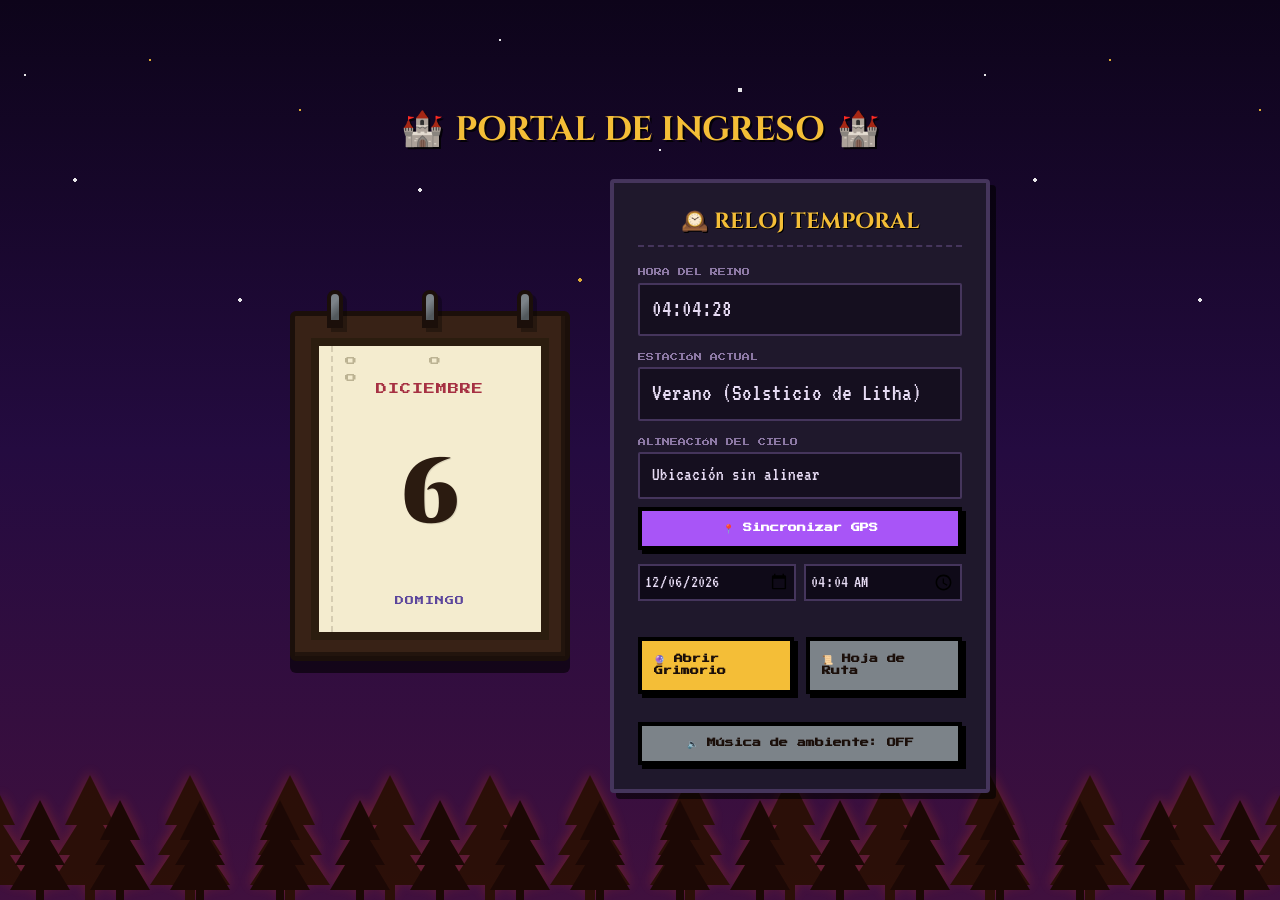
==== commit 124f184a: "Merge branch 'musica-ambiente' integrando sintonía sonora y estilos decorativos" ====
--- a/index.html
+++ b/index.html
@@ -5,7 +5,8 @@
   <meta charset="UTF-8">
   <meta name="viewport" content="width=device-width, initial-scale=1.0">
   <title>Portal del Ciclo - Grimorio Místico</title>
-  <link rel="icon" href="data:image/svg+xml,%3Csvg xmlns='http://www.w3.org/2000/svg' viewBox='0 0 16 16' width='16' height='16' style='image-rendering:pixelated'%3E%3Crect x='2' y='1' width='12' height='14' fill='%23382216' stroke='%231b0f0a' stroke-width='1'/%3E%3Crect x='1' y='3' width='2' height='2' fill='%237c8389'/%3E%3Crect x='1' y='7' width='2' height='2' fill='%237c8389'/%3E%3Crect x='1' y='11' width='2' height='2' fill='%237c8389'/%3E%3Crect x='7' y='6' width='3' height='3' fill='%23d4af37'/%3E%3Crect x='8' y='7' width='1' height='1' fill='%23ffee7d'/%3E%3C/svg%3E">
+  <link rel="icon"
+    href="data:image/svg+xml,%3Csvg xmlns='http://www.w3.org/2000/svg' viewBox='0 0 16 16' width='16' height='16' style='image-rendering:pixelated'%3E%3Crect x='2' y='1' width='12' height='14' fill='%23382216' stroke='%231b0f0a' stroke-width='1'/%3E%3Crect x='1' y='3' width='2' height='2' fill='%237c8389'/%3E%3Crect x='1' y='7' width='2' height='2' fill='%237c8389'/%3E%3Crect x='1' y='11' width='2' height='2' fill='%237c8389'/%3E%3Crect x='7' y='6' width='3' height='3' fill='%23d4af37'/%3E%3Crect x='8' y='7' width='1' height='1' fill='%23ffee7d'/%3E%3C/svg%3E">
   <!-- Google Fonts for Gothic Medieval and Pixel Vibes -->
   <link rel="preconnect" href="https://fonts.googleapis.com">
   <link rel="preconnect" href="https://fonts.gstatic.com" crossorigin>
@@ -15,7 +16,7 @@
   <link rel="stylesheet" href="estilos-dashboard.css">
 </head>
 
-<body>
+<body class="litha-verano">
 
   <!-- Diorama Vivo (Hito A) -->
   <div class="diorama-fondo">
@@ -23,6 +24,17 @@
     <div class="capa-estrellas" id="starsBg"></div>
     <div class="capa-horizonte" id="horizonBg"></div>
     <div class="capa-clima" id="weatherBg"></div>
+    <!-- Luciérnagas Estivales -->
+    <div class="capa-luciernagas" id="luciernagasBg">
+      <div class="luciernaga luciernaga-1"></div>
+      <div class="luciernaga luciernaga-2"></div>
+      <div class="luciernaga luciernaga-3"></div>
+      <div class="luciernaga luciernaga-4"></div>
+      <div class="luciernaga luciernaga-5"></div>
+      <div class="luciernaga luciernaga-6"></div>
+      <div class="luciernaga luciernaga-7"></div>
+      <div class="luciernaga luciernaga-8"></div>
+    </div>
   </div>
 
   <div class="interfaz-bloque">
@@ -75,16 +87,19 @@
             onclick="obtenerUbicacion()">
             📍 Sincronizar GPS
           </button>
-          
+
           <div class="controles-tiempo-simulado" style="display: flex; gap: 8px; margin: 10px 0;">
-            <input type="date" id="inputFechaSimulada" class="pixel-input-form" onchange="iniciarViajeTemporal()" style="font-family: 'VT323', monospace; font-size: 18px; padding: 4px; border: 2px solid var(--border-color); background: var(--bg-page); color: var(--text-main); width: 50%;">
-            <input type="time" id="inputHoraSimulada" class="pixel-input-form" onchange="iniciarViajeTemporal()" style="font-family: 'VT323', monospace; font-size: 18px; padding: 4px; border: 2px solid var(--border-color); background: var(--bg-page); color: var(--text-main); width: 50%;">
+            <input type="date" id="inputFechaSimulada" class="pixel-input-form" onchange="iniciarViajeTemporal()"
+              style="font-family: 'VT323', monospace; font-size: 18px; padding: 4px; border: 2px solid var(--border-color); background: var(--bg-page); color: var(--text-main); width: 50%;">
+            <input type="time" id="inputHoraSimulada" class="pixel-input-form" onchange="iniciarViajeTemporal()"
+              style="font-family: 'VT323', monospace; font-size: 18px; padding: 4px; border: 2px solid var(--border-color); background: var(--bg-page); color: var(--text-main); width: 50%;">
           </div>
         </div>
 
         <!-- Botones de Enlace del Portal -->
         <div class="btn-row">
-          <a href="grimorio-activo.html" class="pixel-btn" style="background-color: var(--accent-gold); color: #1b0f0a;">
+          <a href="grimorio-activo.html" class="pixel-btn"
+            style="background-color: var(--accent-gold); color: #1b0f0a;">
             🔮 Abrir Grimorio
           </a>
           <a href="documentacion.html" class="pixel-btn" style="background-color: #7c8389; color: #1b0f0a;">
--- a/estilos-dashboard.css
+++ b/estilos-dashboard.css
@@ -417,7 +417,7 @@
 #starsBg {
   opacity: 0;
   transition: opacity 1.5s ease-in-out;
-  background-image: 
+  background-image:
     radial-gradient(1px 1px at 25px 75px, #ffffff 100%, transparent),
     radial-gradient(2px 2px at 75px 180px, #ffffff 100%, transparent),
     radial-gradient(1.5px 1.5px at 150px 60px, #f4be37 100%, transparent),
@@ -444,13 +444,20 @@
 }
 
 @keyframes tintinearEstrellas {
-  0%, 100% { opacity: 0.5; }
-  50% { opacity: 1; }
+
+  0%,
+  100% {
+    opacity: 0.5;
+  }
+
+  50% {
+    opacity: 1;
+  }
 }
 
 /* Silhouette of the Forest (Pine Trees) */
 #horizonBg {
-  background-image: 
+  background-image:
     url("data:image/svg+xml,%3Csvg xmlns='http://www.w3.org/2000/svg' width='80' height='120' viewBox='0 0 80 120'%3E%3Cpolygon points='40,20 20,60 30,60 15,85 25,85 10,110 70,110 55,85 65,85 50,60 60,60' fill='%23080c14'/%3E%3Crect x='36' y='110' width='8' height='10' fill='%23080c14'/%3E%3C/svg%3E"),
     url("data:image/svg+xml,%3Csvg xmlns='http://www.w3.org/2000/svg' width='100' height='140' viewBox='0 0 100 140'%3E%3Cpolygon points='50,15 25,65 37,65 18,95 30,95 10,125 90,125 70,95 82,95 63,65 75,65' fill='%231b1428'/%3E%3Crect x='45' y='125' width='10' height='15' fill='%231b1428'/%3E%3C/svg%3E");
   background-repeat: repeat-x;
@@ -507,4 +514,181 @@
   color: #1b0f0a;
   transform: translateY(1px);
   box-shadow: 3px 3px 0px #000;
+}
+
+
+/* =======================================================================
+   8. ESTADO DECORATIVO LITHA / VERANO
+   ======================================================================= */
+
+/* Gradientes estacionales de Litha/Verano */
+body.litha-verano.cielo-noche #skyBg {
+  background: linear-gradient(to bottom, #0d041a 0%, #240b40 50%, #40103e 100%);
+}
+
+body.litha-verano.cielo-atardecer #skyBg {
+  background: linear-gradient(to bottom, #2b0433 0%, #701041 50%, #cc4214 100%);
+}
+
+body.litha-verano.cielo-amanecer #skyBg {
+  background: linear-gradient(to bottom, #19092d 0%, #9e2a4f 60%, #e07248 100%);
+}
+
+body.litha-verano.cielo-dia #skyBg {
+  background: linear-gradient(to bottom, #10254c 0%, #20417b 60%, #cf822e 100%);
+}
+
+/* Silueta de pinos con reflejo de solsticio */
+body.litha-verano #horizonBg {
+  background-image:
+    url("data:image/svg+xml,%3Csvg xmlns='http://www.w3.org/2000/svg' width='80' height='120' viewBox='0 0 80 120'%3E%3Cpolygon points='40,20 20,60 30,60 15,85 25,85 10,110 70,110 55,85 65,85 50,60 60,60' fill='%231b0802'/%3E%3Crect x='36' y='110' width='8' height='10' fill='%231b0802'/%3E%3C/svg%3E"),
+    url("data:image/svg+xml,%3Csvg xmlns='http://www.w3.org/2000/svg' width='100' height='140' viewBox='0 0 100 140'%3E%3Cpolygon points='50,15 25,65 37,65 18,95 30,95 10,125 90,125 70,95 82,95 63,65 75,65' fill='%232b0f06'/%3E%3Crect x='45' y='125' width='10' height='15' fill='%232b0f06'/%3E%3C/svg%3E");
+  filter: drop-shadow(0px -4px 6px rgba(204, 66, 20, 0.3));
+}
+
+/* Capa de Luciérnagas Estivales */
+.capa-luciernagas {
+  position: absolute;
+  top: 0;
+  left: 0;
+  width: 100%;
+  height: 100%;
+  pointer-events: none;
+  z-index: 2;
+  overflow: hidden;
+}
+
+.luciernaga {
+  position: absolute;
+  width: 5px;
+  height: 5px;
+  background-color: var(--accent-gold-glow, #ffee7d);
+  box-shadow: 0 0 6px #ffd700, 0 0 12px #ffee7d;
+  opacity: 0;
+  border-radius: 50%;
+  image-rendering: pixelated;
+}
+
+/* Diferentes animaciones flotantes para luciérnagas */
+@keyframes flotarLuciernaga1 {
+  0% {
+    transform: translate(0, 0);
+    opacity: 0;
+  }
+
+  25% {
+    opacity: 0.8;
+  }
+
+  50% {
+    transform: translate(50px, -60px);
+    opacity: 0.3;
+  }
+
+  75% {
+    opacity: 0.8;
+  }
+
+  100% {
+    transform: translate(100px, -120px);
+    opacity: 0;
+  }
+}
+
+@keyframes flotarLuciernaga2 {
+  0% {
+    transform: translate(0, 0);
+    opacity: 0;
+  }
+
+  20% {
+    opacity: 0.9;
+  }
+
+  50% {
+    transform: translate(-60px, -90px);
+    opacity: 0.4;
+  }
+
+  80% {
+    opacity: 0.9;
+  }
+
+  100% {
+    transform: translate(-120px, -180px);
+    opacity: 0;
+  }
+}
+
+@keyframes flotarLuciernaga3 {
+  0% {
+    transform: translate(0, 0);
+    opacity: 0;
+  }
+
+  30% {
+    opacity: 0.7;
+  }
+
+  60% {
+    transform: translate(80px, -50px);
+    opacity: 0.3;
+  }
+
+  80% {
+    opacity: 0.7;
+  }
+
+  100% {
+    transform: translate(120px, -100px);
+    opacity: 0;
+  }
+}
+
+.luciernaga-1 {
+  top: 82%;
+  left: 12%;
+  animation: flotarLuciernaga1 9s infinite ease-in-out;
+}
+
+.luciernaga-2 {
+  top: 72%;
+  left: 32%;
+  animation: flotarLuciernaga2 11s infinite ease-in-out 1.5s;
+}
+
+.luciernaga-3 {
+  top: 87%;
+  left: 52%;
+  animation: flotarLuciernaga3 7s infinite ease-in-out 0.8s;
+}
+
+.luciernaga-4 {
+  top: 77%;
+  left: 72%;
+  animation: flotarLuciernaga1 13s infinite ease-in-out 2.5s;
+}
+
+.luciernaga-5 {
+  top: 89%;
+  left: 22%;
+  animation: flotarLuciernaga3 10s infinite ease-in-out 3.5s;
+}
+
+.luciernaga-6 {
+  top: 79%;
+  left: 82%;
+  animation: flotarLuciernaga2 8s infinite ease-in-out 0.3s;
+}
+
+.luciernaga-7 {
+  top: 67%;
+  left: 58%;
+  animation: flotarLuciernaga1 12s infinite ease-in-out 1.2s;
+}
+
+.luciernaga-8 {
+  top: 76%;
+  left: 42%;
+  animation: flotarLuciernaga3 14s infinite ease-in-out 2.2s;
 }
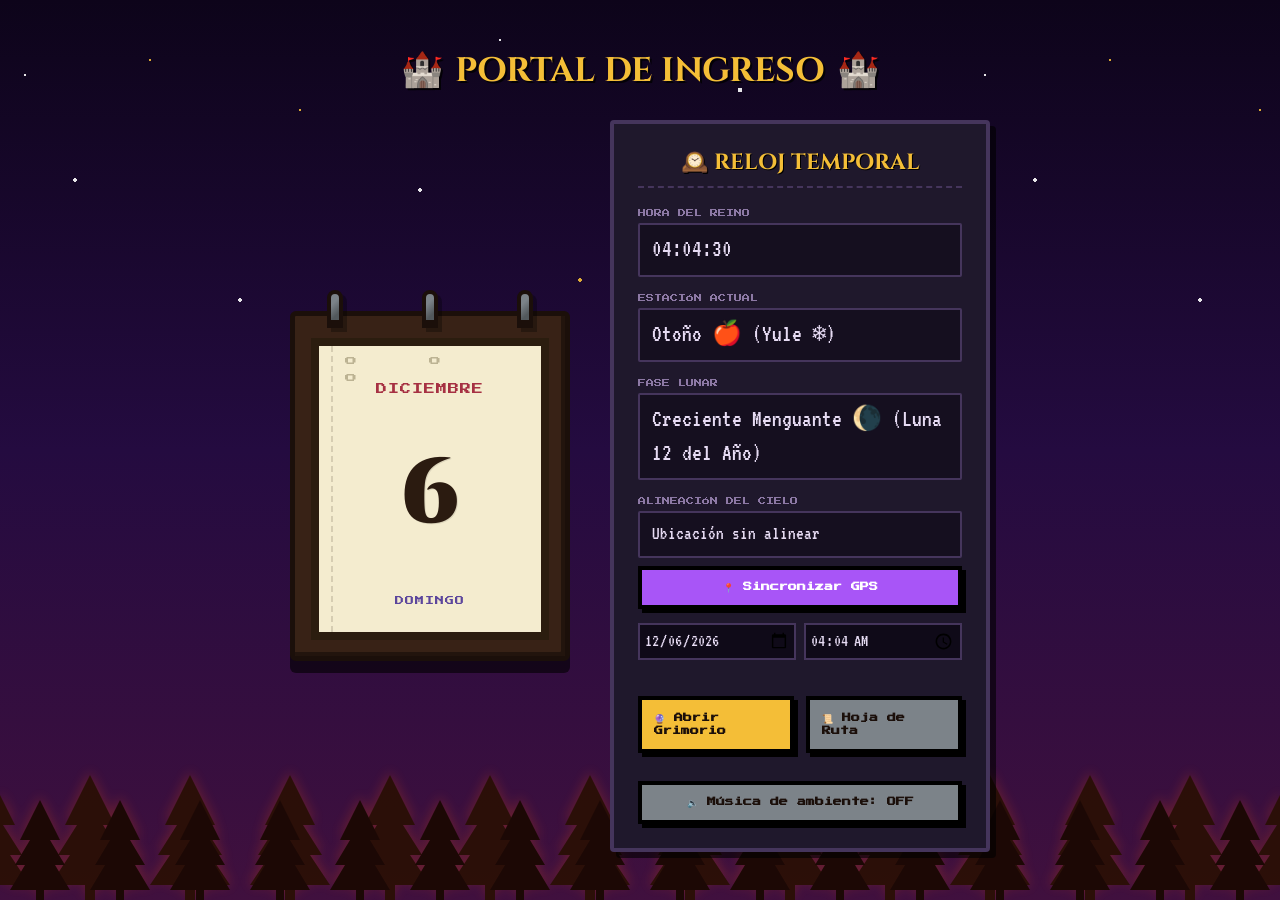
==== commit ec951ea9: "feat: se consigue añadir la fase lunar!!! :D" ====
--- a/index.html
+++ b/index.html
@@ -78,6 +78,12 @@
           <div id="cicloTierra" class="data-value">Cargando...</div>
         </div>
 
+        <!-- Ciclo de la Luna -->
+        <div class="data-row">
+          <span class="data-label">Fase Lunar</span>
+          <div id="faseLunar" class="data-value">Cargando...</div>
+        </div>
+
         <!-- Coordenadas Geográficas -->
         <div class="data-row">
           <span class="data-label">Alineación del Cielo</span>
@@ -108,7 +114,8 @@
         </div>
 
         <div class="sintonia-sonora">
-          <button id="btnSintonia" class="retro-btn" title="Activar sintonía de ambiente">🔈 Música de ambiente: OFF</button>
+          <button id="btnSintonia" class="retro-btn" title="Activar sintonía de ambiente">🔈 Música de ambiente:
+            OFF</button>
           <audio id="audioReproductor" style="display:none;" preload="auto" loop></audio>
         </div>
 
--- a/estilos-dashboard.css
+++ b/estilos-dashboard.css
@@ -302,6 +302,17 @@
   min-height: 42px;
   display: flex;
   align-items: center;
+}
+
+.alineacion-astral {
+  margin-top: 8px;
+  font-size: 0.95rem;
+  /* Un pelín más pequeña para que quepa bien en el recuadro */
+  display: flex;
+  justify-content: center;
+  gap: 6px;
+  color: #e0dcd3;
+  /* El color sutil que usa tu interfaz */
 }
 
 /* =======================================================================
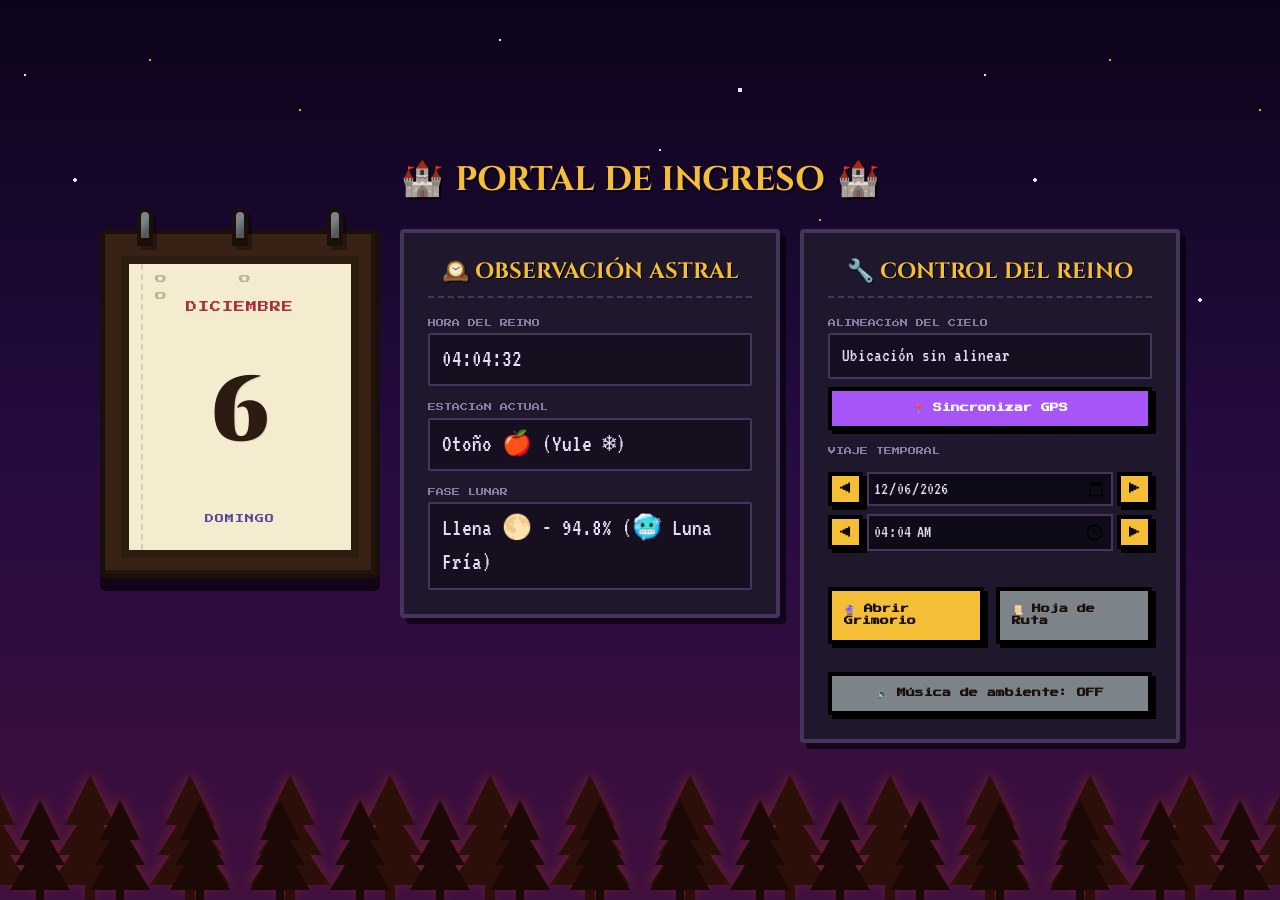
==== commit cc98443d: "feat: chulísimo como ha quedado todo esto de la luna *.*" ====
--- a/index.html
+++ b/index.html
@@ -62,9 +62,9 @@
         </div>
       </div>
 
-      <!-- Panel Místico Lateral -->
+      <!-- TARJETA 1 (Panel de Observación Astral) -->
       <div class="mystic-panel">
-        <h2 class="panel-header">🕰️ RELOJ TEMPORAL</h2>
+        <h2 class="panel-header">🕰️ OBSERVACIÓN ASTRAL</h2>
 
         <!-- Reloj Digital -->
         <div class="data-row">
@@ -83,29 +83,42 @@
           <span class="data-label">Fase Lunar</span>
           <div id="faseLunar" class="data-value">Cargando...</div>
         </div>
+      </div>
+
+      <!-- TARJETA 2 (Panel de Control y Herramientas del Reino) -->
+      <div class="mystic-panel">
+        <h2 class="panel-header">🔧 CONTROL DEL REINO</h2>
 
         <!-- Coordenadas Geográficas -->
         <div class="data-row">
           <span class="data-label">Alineación del Cielo</span>
-          <div id="datosUbicacion" class="data-value" style="font-size: 19px; word-break: break-all;">Ubicación sin
-            alinear</div>
-          <button class="pixel-btn" style="margin-top: 4px; background-color: var(--accent-purple); color: white;"
-            onclick="obtenerUbicacion()">
+          <div id="datosUbicacion" class="data-value" style="font-size: 19px; word-break: break-all;">Ubicación sin alinear</div>
+          <button class="pixel-btn" style="margin-top: 4px; background-color: var(--accent-purple); color: white;" onclick="obtenerUbicacion()">
             📍 Sincronizar GPS
           </button>
+        </div>
 
-          <div class="controles-tiempo-simulado" style="display: flex; gap: 8px; margin: 10px 0;">
-            <input type="date" id="inputFechaSimulada" class="pixel-input-form" onchange="iniciarViajeTemporal()"
-              style="font-family: 'VT323', monospace; font-size: 18px; padding: 4px; border: 2px solid var(--border-color); background: var(--bg-page); color: var(--text-main); width: 50%;">
-            <input type="time" id="inputHoraSimulada" class="pixel-input-form" onchange="iniciarViajeTemporal()"
-              style="font-family: 'VT323', monospace; font-size: 18px; padding: 4px; border: 2px solid var(--border-color); background: var(--bg-page); color: var(--text-main); width: 50%;">
+        <!-- Controles de Paso Temporal -->
+        <div class="data-row">
+          <span class="data-label">Viaje Temporal</span>
+          <div class="control-temporal-bloque" style="margin: 10px 0;">
+            <div style="display: flex; align-items: center; gap: 4px; margin-bottom: 8px;">
+              <button class="pixel-btn btn-flecha" onclick="modificarFechaSimulada(-1)">◀</button>
+              <input type="date" id="inputFechaSimulada" class="pixel-input-form" onchange="iniciarViajeTemporal()" style="font-family: 'VT323', monospace; font-size: 18px; padding: 4px; border: 2px solid var(--border-color); background: var(--bg-page); color: var(--text-main); flex-grow: 1;">
+              <button class="pixel-btn btn-flecha" onclick="modificarFechaSimulada(1)">▶</button>
+            </div>
+            
+            <div style="display: flex; align-items: center; gap: 4px;">
+              <button class="pixel-btn btn-flecha" onclick="modificarHoraSimulada(-1)">◀</button>
+              <input type="time" id="inputHoraSimulada" class="pixel-input-form" onchange="iniciarViajeTemporal()" style="font-family: 'VT323', monospace; font-size: 18px; padding: 4px; border: 2px solid var(--border-color); background: var(--bg-page); color: var(--text-main); flex-grow: 1;">
+              <button class="pixel-btn btn-flecha" onclick="modificarHoraSimulada(1)">▶</button>
+            </div>
           </div>
         </div>
 
         <!-- Botones de Enlace del Portal -->
         <div class="btn-row">
-          <a href="grimorio-activo.html" class="pixel-btn"
-            style="background-color: var(--accent-gold); color: #1b0f0a;">
+          <a href="grimorio-activo.html" class="pixel-btn" style="background-color: var(--accent-gold); color: #1b0f0a;">
             🔮 Abrir Grimorio
           </a>
           <a href="documentacion.html" class="pixel-btn" style="background-color: #7c8389; color: #1b0f0a;">
@@ -114,11 +127,9 @@
         </div>
 
         <div class="sintonia-sonora">
-          <button id="btnSintonia" class="retro-btn" title="Activar sintonía de ambiente">🔈 Música de ambiente:
-            OFF</button>
+          <button id="btnSintonia" class="retro-btn" title="Activar sintonía de ambiente">🔈 Música de ambiente: OFF</button>
           <audio id="audioReproductor" style="display:none;" preload="auto" loop></audio>
         </div>
-
       </div>
 
     </div>
--- a/estilos-dashboard.css
+++ b/estilos-dashboard.css
@@ -69,11 +69,12 @@
 .portal-container {
   display: flex;
   flex-direction: row;
-  align-items: center;
+  align-items: flex-start;
   justify-content: center;
-  gap: 40px;
-  max-width: 900px;
-  width: 100%;
+  gap: 20px;
+  max-width: 1200px;
+  width: 100%;
+  flex-wrap: wrap;
 }
 
 @media (max-width: 768px) {
@@ -702,4 +703,15 @@
   top: 76%;
   left: 42%;
   animation: flotarLuciernaga3 14s infinite ease-in-out 2.2s;
+}
+
+/* Botones de flecha para el viaje temporal */
+.btn-flecha {
+  padding: 4px 8px !important;
+  font-size: 11px !important;
+  margin: 0 !important;
+  display: inline-flex !important;
+  align-items: center !important;
+  justify-content: center !important;
+  height: 34px;
 }
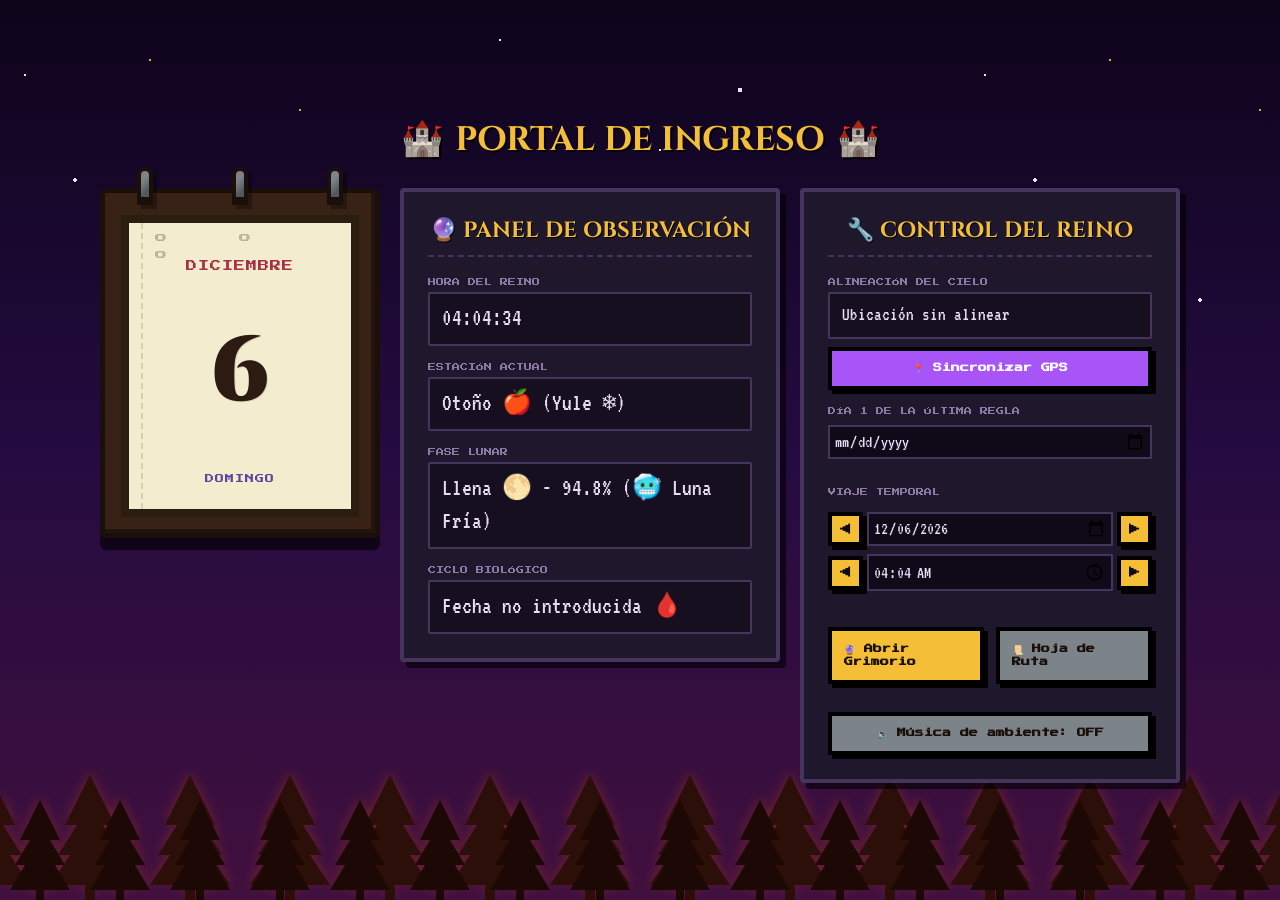
==== commit b6541147: "feat: el calendario lunar maquetao. ¡Qué fantasía de almanaque!" ====
--- a/index.html
+++ b/index.html
@@ -64,7 +64,7 @@
 
       <!-- TARJETA 1 (Panel de Observación Astral) -->
       <div class="mystic-panel">
-        <h2 class="panel-header">🕰️ OBSERVACIÓN ASTRAL</h2>
+        <h2 class="panel-header">🔮 PANEL DE OBSERVACIÓN</h2>
 
         <!-- Reloj Digital -->
         <div class="data-row">
@@ -83,6 +83,12 @@
           <span class="data-label">Fase Lunar</span>
           <div id="faseLunar" class="data-value">Cargando...</div>
         </div>
+
+        <!-- Ciclo Biológico -->
+        <div class="data-row">
+          <span class="data-label">Ciclo Biológico</span>
+          <div id="cicloMenstrual" class="data-value">Cargando ciclo...</div>
+        </div>
       </div>
 
       <!-- TARJETA 2 (Panel de Control y Herramientas del Reino) -->
@@ -96,6 +102,12 @@
           <button class="pixel-btn" style="margin-top: 4px; background-color: var(--accent-purple); color: white;" onclick="obtenerUbicacion()">
             📍 Sincronizar GPS
           </button>
+        </div>
+
+        <!-- Día 1 de la última regla -->
+        <div class="data-row" style="margin-bottom: 12px;">
+          <span class="data-label" style="display: block; margin-bottom: 4px;">Día 1 de la última regla</span>
+          <input type="date" id="inputUltimaRegla" class="pixel-input-form" onchange="actualizarReloj()" style="font-family: 'VT323', monospace; font-size: 18px; padding: 4px; border: 2px solid var(--border-color); background: var(--bg-page); color: var(--text-main); width: 100%;">
         </div>
 
         <!-- Controles de Paso Temporal -->
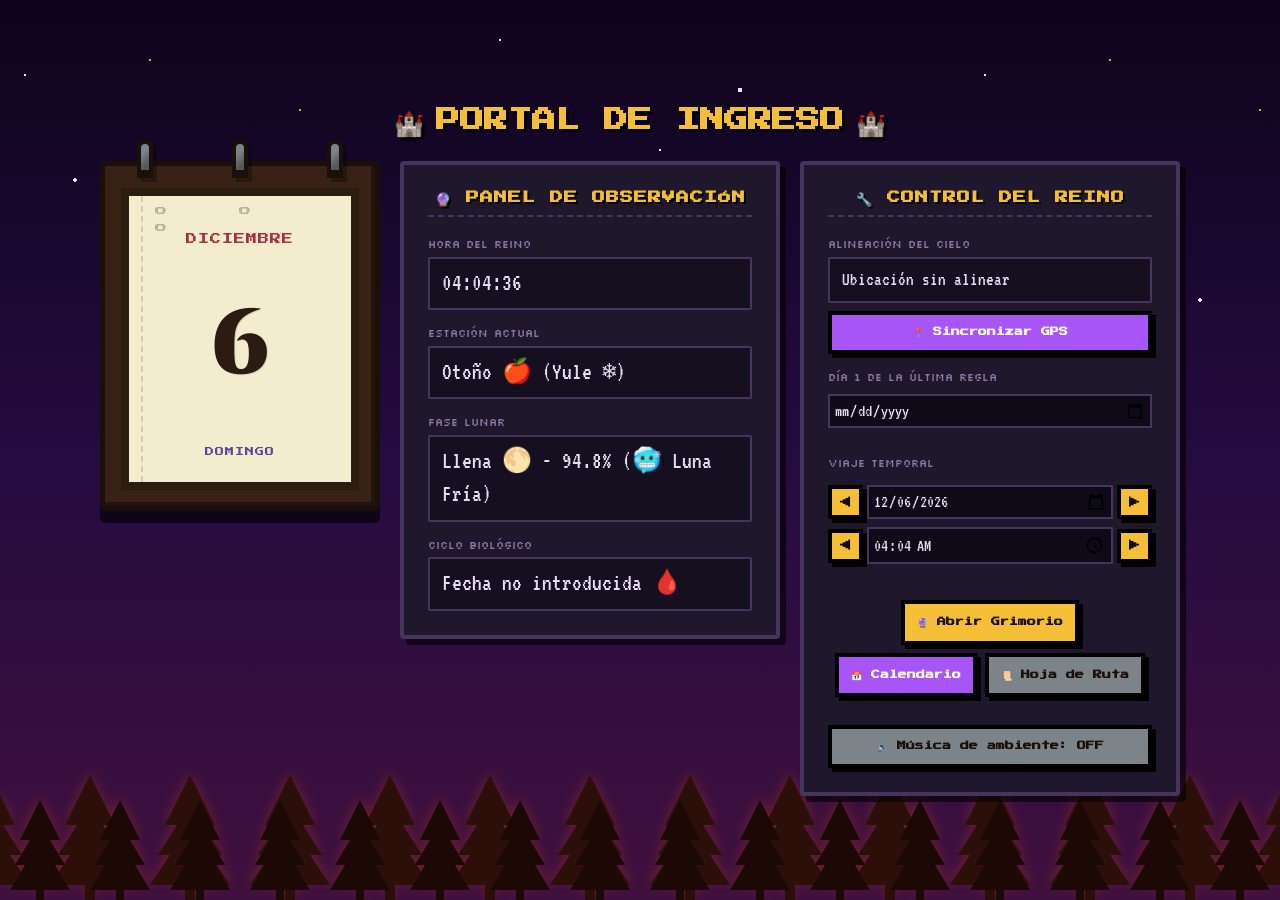
==== commit 22eb9bd0: "feat: add pixel-art-themed interactive calendar prototype with collapsible control panels" ====
--- a/index.html
+++ b/index.html
@@ -7,11 +7,11 @@
   <title>Portal del Ciclo - Grimorio Místico</title>
   <link rel="icon"
     href="data:image/svg+xml,%3Csvg xmlns='http://www.w3.org/2000/svg' viewBox='0 0 16 16' width='16' height='16' style='image-rendering:pixelated'%3E%3Crect x='2' y='1' width='12' height='14' fill='%23382216' stroke='%231b0f0a' stroke-width='1'/%3E%3Crect x='1' y='3' width='2' height='2' fill='%237c8389'/%3E%3Crect x='1' y='7' width='2' height='2' fill='%237c8389'/%3E%3Crect x='1' y='11' width='2' height='2' fill='%237c8389'/%3E%3Crect x='7' y='6' width='3' height='3' fill='%23d4af37'/%3E%3Crect x='8' y='7' width='1' height='1' fill='%23ffee7d'/%3E%3C/svg%3E">
-  <!-- Google Fonts for Gothic Medieval and Pixel Vibes -->
+  <!-- Google Fonts for Gothic Medieval and Retro 8-Bit Pixel Art -->
   <link rel="preconnect" href="https://fonts.googleapis.com">
   <link rel="preconnect" href="https://fonts.gstatic.com" crossorigin>
   <link
-    href="https://fonts.googleapis.com/css2?family=Cinzel:wght@400..900&family=Press+Start+2P&family=VT323&display=swap"
+    href="https://fonts.googleapis.com/css2?family=Cinzel:wght@400..900&family=Press+Start+2P&family=Silkscreen:wght@400;700&family=VT323&display=swap"
     rel="stylesheet">
   <link rel="stylesheet" href="estilos-dashboard.css">
 </head>
@@ -39,7 +39,7 @@
 
   <div class="interfaz-bloque">
     <h1
-      style="font-size: 34px; margin-bottom: 24px; text-shadow: 2px 2px 0px rgba(0, 0, 0, 0.8); color: var(--accent-gold); display: flex; align-items: center; justify-content: center; gap: 12px; font-family: 'Cinzel', serif;">
+      style="font-size: 24px; margin-bottom: 24px; text-shadow: 3px 3px 0px rgba(0, 0, 0, 0.9); color: var(--accent-gold); display: flex; align-items: center; justify-content: center; gap: 12px; font-family: 'Press Start 2P', monospace; text-align: center;">
       <span>🏰</span> PORTAL DE INGRESO <span>🏰</span>
     </h1>
 
@@ -98,8 +98,10 @@
         <!-- Coordenadas Geográficas -->
         <div class="data-row">
           <span class="data-label">Alineación del Cielo</span>
-          <div id="datosUbicacion" class="data-value" style="font-size: 19px; word-break: break-all;">Ubicación sin alinear</div>
-          <button class="pixel-btn" style="margin-top: 4px; background-color: var(--accent-purple); color: white;" onclick="obtenerUbicacion()">
+          <div id="datosUbicacion" class="data-value" style="font-size: 19px; word-break: break-all;">Ubicación sin
+            alinear</div>
+          <button class="pixel-btn" style="margin-top: 4px; background-color: var(--accent-purple); color: white;"
+            onclick="obtenerUbicacion()">
             📍 Sincronizar GPS
           </button>
         </div>
@@ -107,7 +109,8 @@
         <!-- Día 1 de la última regla -->
         <div class="data-row" style="margin-bottom: 12px;">
           <span class="data-label" style="display: block; margin-bottom: 4px;">Día 1 de la última regla</span>
-          <input type="date" id="inputUltimaRegla" class="pixel-input-form" onchange="actualizarReloj()" style="font-family: 'VT323', monospace; font-size: 18px; padding: 4px; border: 2px solid var(--border-color); background: var(--bg-page); color: var(--text-main); width: 100%;">
+          <input type="date" id="inputUltimaRegla" class="pixel-input-form" onchange="actualizarReloj()"
+            style="font-family: 'VT323', monospace; font-size: 18px; padding: 4px; border: 2px solid var(--border-color); background: var(--bg-page); color: var(--text-main); width: 100%;">
         </div>
 
         <!-- Controles de Paso Temporal -->
@@ -116,22 +119,30 @@
           <div class="control-temporal-bloque" style="margin: 10px 0;">
             <div style="display: flex; align-items: center; gap: 4px; margin-bottom: 8px;">
               <button class="pixel-btn btn-flecha" onclick="modificarFechaSimulada(-1)">◀</button>
-              <input type="date" id="inputFechaSimulada" class="pixel-input-form" onchange="iniciarViajeTemporal()" style="font-family: 'VT323', monospace; font-size: 18px; padding: 4px; border: 2px solid var(--border-color); background: var(--bg-page); color: var(--text-main); flex-grow: 1;">
+              <input type="date" id="inputFechaSimulada" class="pixel-input-form" onchange="iniciarViajeTemporal()"
+                style="font-family: 'VT323', monospace; font-size: 18px; padding: 4px; border: 2px solid var(--border-color); background: var(--bg-page); color: var(--text-main); flex-grow: 1;">
               <button class="pixel-btn btn-flecha" onclick="modificarFechaSimulada(1)">▶</button>
             </div>
-            
+
             <div style="display: flex; align-items: center; gap: 4px;">
               <button class="pixel-btn btn-flecha" onclick="modificarHoraSimulada(-1)">◀</button>
-              <input type="time" id="inputHoraSimulada" class="pixel-input-form" onchange="iniciarViajeTemporal()" style="font-family: 'VT323', monospace; font-size: 18px; padding: 4px; border: 2px solid var(--border-color); background: var(--bg-page); color: var(--text-main); flex-grow: 1;">
+              <input type="time" id="inputHoraSimulada" class="pixel-input-form" onchange="iniciarViajeTemporal()"
+                style="font-family: 'VT323', monospace; font-size: 18px; padding: 4px; border: 2px solid var(--border-color); background: var(--bg-page); color: var(--text-main); flex-grow: 1;">
               <button class="pixel-btn btn-flecha" onclick="modificarHoraSimulada(1)">▶</button>
             </div>
           </div>
         </div>
 
         <!-- Botones de Enlace del Portal -->
-        <div class="btn-row">
-          <a href="grimorio-activo.html" class="pixel-btn" style="background-color: var(--accent-gold); color: #1b0f0a;">
+        <div class="btn-row"
+          style="display: flex; gap: 8px; flex-wrap: wrap; justify-content: center; margin-top: 10px;">
+          <a href="grimorio-activo.html" class="pixel-btn"
+            style="background-color: var(--accent-gold); color: #1b0f0a;">
             🔮 Abrir Grimorio
+          </a>
+          <a href="banco-pruebas-calendario.html" class="pixel-btn"
+            style="background-color: var(--accent-purple); color: white;">
+            📅 Calendario
           </a>
           <a href="documentacion.html" class="pixel-btn" style="background-color: #7c8389; color: #1b0f0a;">
             📜 Hoja de Ruta
@@ -139,7 +150,8 @@
         </div>
 
         <div class="sintonia-sonora">
-          <button id="btnSintonia" class="retro-btn" title="Activar sintonía de ambiente">🔈 Música de ambiente: OFF</button>
+          <button id="btnSintonia" class="retro-btn" title="Activar sintonía de ambiente">🔈 Música de ambiente:
+            OFF</button>
           <audio id="audioReproductor" style="display:none;" preload="auto" loop></audio>
         </div>
       </div>
--- a/estilos-dashboard.css
+++ b/estilos-dashboard.css
@@ -58,7 +58,7 @@
 h1,
 h2,
 h3 {
-  font-family: 'Cinzel', serif;
+  font-family: 'Press Start 2P', monospace;
   font-weight: 700;
   text-align: center;
 }
@@ -272,12 +272,14 @@
 }
 
 .panel-header {
-  font-size: 22px;
+  font-family: 'Press Start 2P', monospace;
+  font-size: 13px;
   color: var(--accent-gold);
   border-bottom: 2px dashed var(--border-color);
   padding-bottom: 8px;
   margin-bottom: 4px;
-  text-shadow: 1px 1px 0px #000;
+  text-shadow: 2px 2px 0px #000;
+  letter-spacing: 1px;
 }
 
 .data-row {
@@ -287,8 +289,8 @@
 }
 
 .data-label {
-  font-family: 'Press Start 2P', monospace;
-  font-size: 8px;
+  font-family: 'Silkscreen', monospace;
+  font-size: 11px;
   color: var(--text-muted);
   text-transform: uppercase;
 }
